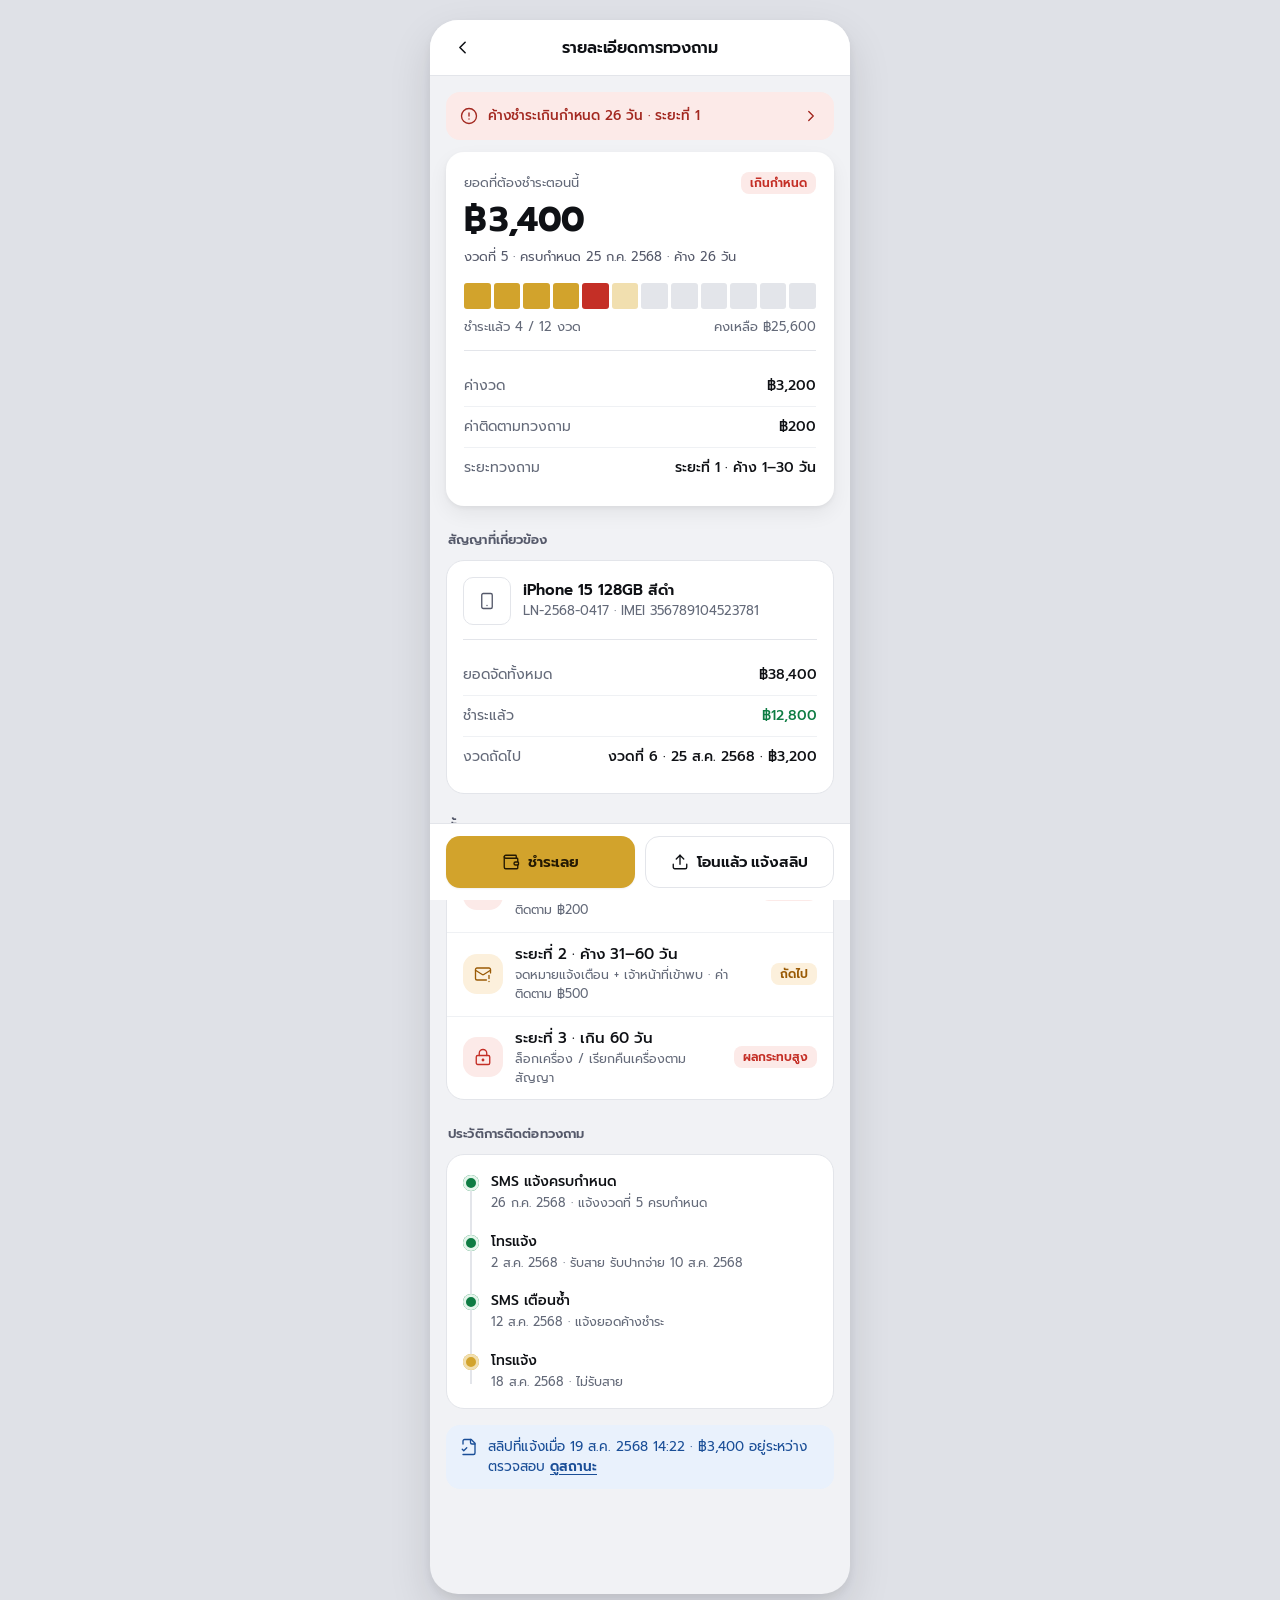
==== collection-detail.html @ 39d5591e "first commit" ====
<!DOCTYPE html>
<html lang="th">
<head>
<meta charset="UTF-8">
<meta name="viewport" content="width=device-width, initial-scale=1.0, viewport-fit=cover">
<title>รายละเอียดการทวงถาม — บ้านมือถือ MBH</title>
<link rel="preconnect" href="https://fonts.googleapis.com">
<link rel="preconnect" href="https://fonts.gstatic.com" crossorigin>
<link href="https://fonts.googleapis.com/css2?family=Prompt:wght@400;500;600;700&display=swap" rel="stylesheet">
<link rel="stylesheet" href="assets/theme.css">
</head>
<body>
<!--
THESIS: แอปหนี้ที่อ่านออกกลางแดดในแวบเดียว — มาตรฐานแอปการเงินไทยที่ทำให้เนี้ยบระดับ KPLUS/Revolut ปฏิเสธการ์ดเงาซ้อนการ์ดและลูกเล่นที่ทำให้ตัวเลขอ่านช้าลง
OWN-WORLD: พื้นเทา #F1F2F5 การ์ดขาวเงาบาง เส้น 1px ทอง #D2A32C เป็น accent เดียวของระบบ แดง/เขียวสงวนไว้สื่อสถานะเท่านั้น Prompt ตัวเลข tabular ปุ่มสูง 52px มุม 14-18px
STORY: ลูกค้าที่ค้างงวดเปิดแอป เห็นยอด ฿3,400 กับวันครบกำหนดก่อนอย่างอื่น เข้าใจว่าค่าติดตาม ฿200 มาจากไหน แล้วกดจ่ายหรือแจ้งสลิปได้ใน 1 แตะ
FIRST VIEWPORT: แถบสถานะค้างชำระหนึ่งบรรทัด แล้วแผงยอดขาวเต็มความกว้าง ยอด ฿3,400 ที่ 34px คือตัวใหญ่ที่สุดในหน้า ใต้ยอดเป็นแถบ 12 ขีดของ 12 งวด ปิดท้ายด้วยปุ่มชำระเงินคู่แจ้งสลิป
FORM: canon (มาตรฐานหมวด ผู้ใช้เลือกเอง) นอกลิสต์ผู้สมัครทั้ง 7 · seed 402bb3ea
FINISH: unreviewed and undocumented is unfinished; this build ends with the finish review, the verdict, DESIGN.md, and every shipping raster carrying its provenance
-->
<div class="app">
<script>window.PAGE = { title: "รายละเอียดการทวงถาม", back: "home.html" };</script>
<script src="assets/layout.js"></script>
<div class="screen">

  <div class="notice">
    <i data-lucide="circle-alert"></i>
    <span class="flex-1">ค้างชำระเกินกำหนด 26 วัน · ระยะที่ 1</span>
    <i data-lucide="chevron-right"></i>
  </div>

  <div class="balance mt-12">
    <div class="row-between">
      <div class="label">ยอดที่ต้องชำระตอนนี้</div>
      <span class="badge badge-danger">เกินกำหนด</span>
    </div>
    <div class="amount-xl"><span class="baht">฿</span>3,400</div>
    <div class="meta">งวดที่ 5 · ครบกำหนด 25 ก.ค. 2568 · ค้าง 26 วัน</div>

    <div class="ticks mt-16" role="img" aria-label="ชำระแล้ว 4 งวด ค้าง 1 งวด งวดถัดไป 1 งวด เหลืออีก 6 งวด จากทั้งหมด 12 งวด">
      <span class="tick paid"></span>
      <span class="tick paid"></span>
      <span class="tick paid"></span>
      <span class="tick paid"></span>
      <span class="tick overdue"></span>
      <span class="tick due"></span>
      <span class="tick"></span>
      <span class="tick"></span>
      <span class="tick"></span>
      <span class="tick"></span>
      <span class="tick"></span>
      <span class="tick"></span>
    </div>
    <div class="row-between sub mt-8">
      <span>ชำระแล้ว 4 / 12 งวด</span>
      <span>คงเหลือ ฿25,600</span>
    </div>

    <div class="divider"></div>

    <div class="kv">
      <span class="k">ค่างวด</span>
      <span class="v">฿3,200</span>
    </div>
    <div class="kv">
      <span class="k">ค่าติดตามทวงถาม</span>
      <span class="v">฿200</span>
    </div>
    <div class="kv">
      <span class="k">ระยะทวงถาม</span>
      <span class="v">ระยะที่ 1 · ค้าง 1–30 วัน</span>
    </div>
  </div>

  <div class="section-title">สัญญาที่เกี่ยวข้อง</div>
  <div class="card">
    <div class="row gap-12">
      <span class="device-thumb"><i data-lucide="smartphone"></i></span>
      <div class="flex-1">
        <div class="h3">iPhone 15 128GB สีดำ</div>
        <div class="sub">LN-2568-0417 · IMEI 356789104523781</div>
      </div>
    </div>


    <div class="divider"></div>
    <div class="kv">
      <span class="k">ยอดจัดทั้งหมด</span>
      <span class="v">฿38,400</span>
    </div>
    <div class="kv">
      <span class="k">ชำระแล้ว</span>
      <span class="v t-success">฿12,800</span>
    </div>
    <div class="kv">
      <span class="k">งวดถัดไป</span>
      <span class="v">งวดที่ 6 · 25 ส.ค. 2568 · ฿3,200</span>
    </div>
  </div>

  <div class="section-title">ขั้นตอนการทวงถาม</div>
  <div class="list">
    <div class="list-item">
      <span class="list-ico r"><i data-lucide="message-square-warning"></i></span>
      <div class="body">
        <div class="title">ระยะที่ 1 · ค้าง 1–30 วัน</div>
        <div class="desc"><span class="strong">กำลังดำเนินการ</span> · SMS + โทรแจ้งเตือน · ค่าติดตาม ฿200</div>
      </div>
      <span class="badge badge-danger">ปัจจุบัน</span>
    </div>
    <div class="list-item">
      <span class="list-ico y"><i data-lucide="mail-warning"></i></span>
      <div class="body">
        <div class="title">ระยะที่ 2 · ค้าง 31–60 วัน</div>
        <div class="desc">จดหมายแจ้งเตือน + เจ้าหน้าที่เข้าพบ · ค่าติดตาม ฿500</div>
      </div>
      <span class="badge badge-warning">ถัดไป</span>
    </div>
    <div class="list-item">
      <span class="list-ico r"><i data-lucide="lock-keyhole"></i></span>
      <div class="body">
        <div class="title">ระยะที่ 3 · เกิน 60 วัน</div>
        <div class="desc">ล็อกเครื่อง / เรียกคืนเครื่องตามสัญญา</div>
      </div>
      <span class="badge badge-danger">ผลกระทบสูง</span>
    </div>
  </div>

  <div class="section-title">ประวัติการติดต่อทวงถาม</div>
  <div class="card">
    <div class="timeline">
      <div class="tl-item done">
        <div class="tl-title">SMS แจ้งครบกำหนด</div>
        <div class="tl-meta">26 ก.ค. 2568 · แจ้งงวดที่ 5 ครบกำหนด</div>
      </div>
      <div class="tl-item done">
        <div class="tl-title">โทรแจ้ง</div>
        <div class="tl-meta">2 ส.ค. 2568 · รับสาย รับปากจ่าย 10 ส.ค. 2568</div>
      </div>
      <div class="tl-item done">
        <div class="tl-title">SMS เตือนซ้ำ</div>
        <div class="tl-meta">12 ส.ค. 2568 · แจ้งยอดค้างชำระ</div>
      </div>
      <div class="tl-item active">
        <div class="tl-title">โทรแจ้ง</div>
        <div class="tl-meta">18 ส.ค. 2568 · ไม่รับสาย</div>
      </div>
    </div>
  </div>

  <div class="alert alert-info mt-16">
    <i data-lucide="file-check-2"></i>
    <div>สลิปที่แจ้งเมื่อ 19 ส.ค. 2568 14:22 · ฿3,400 อยู่ระหว่างตรวจสอบ <a href="slip-status.html">ดูสถานะ</a></div>
  </div>

  <div class="action-bar">
    <a class="btn btn-primary" href="pay-methods.html"><i data-lucide="wallet"></i>ชำระเลย</a>
    <a class="btn btn-outline" href="pay-slip.html"><i data-lucide="upload"></i>โอนแล้ว แจ้งสลิป</a>
  </div>

</div>
</div>
</body>
</html>
---- assets/theme.css ----
/* ==========================================================================
   MBH Customer App — Design System v3 (canon)
   บ้านมือถือ MOBILE HOME (MBH) · static mockup · mobile-first

   ทิศทาง: มาตรฐานแอปการเงินไทย ทำให้เนี้ยบระดับ KPLUS / Revolut / Wise
   ทองเป็น accent เดียวของระบบ · พื้นผิวขาว-เทา · ตัวเลขเป็นพระเอก
   ========================================================================== */

:root {
  /* ---- ground & surface ---- */
  --page: #F1F2F5;
  --surface: #FFFFFF;
  --surface-2: #F7F8FA;
  --surface-3: #EDEFF3;
  --line: #E3E5EA;
  --line-soft: #EFF1F4;

  /* ---- ink (ทุกระดับผ่าน 4.5:1 ทั้งบน --surface และ --page) ---- */
  --ink: #0F1115;
  --ink-2: #55596A;
  --ink-3: #646A79;
  --ink-on-gold: #241903;

  /* ---- accent เดียวของระบบ: ทอง MBH ----
     gold-500 = สีแบรนด์ (ใช้เป็นพื้นปุ่ม/แถบ)
     gold-ink = ทองที่เข้มพอสำหรับตัวอักษรบนพื้นขาว */
  --gold-50:  #FDF8EC;
  --gold-100: #F9EFD6;
  --gold-200: #F1DFAF;
  --gold-400: #E2B63F;
  --gold-500: #D2A32C;
  --gold-600: #B0821A;
  --gold-ink: #7A5A0C;

  /* ---- สถานะ (ใช้เฉพาะสื่อสถานะ ห้ามใช้ตกแต่ง) ---- */
  --success: #0E7C43;
  --success-bg: #E4F5EB;
  --warning: #9A5B06;
  --warning-bg: #FCF0DC;
  --danger: #C42F26;
  --danger-bg: #FCEAE8;
  --info: #1F5FB8;
  --info-bg: #E9F1FC;

  /* ---- form ---- */
  --r-xs: 8px;
  --r-sm: 10px;
  --r-md: 14px;
  --r-lg: 18px;
  --r-pill: 999px;

  --sh-1: 0 1px 2px rgba(15, 17, 21, .06);
  --sh-2: 0 2px 4px rgba(15, 17, 21, .05), 0 8px 20px rgba(15, 17, 21, .06);
  --sh-3: 0 4px 8px rgba(15, 17, 21, .06), 0 18px 44px rgba(15, 17, 21, .12);

  --appbar-h: 56px;
  --tabbar-h: 60px;
  --pad: 16px;

  --ease: cubic-bezier(.2, .8, .25, 1);
}

*, *::before, *::after { margin: 0; padding: 0; box-sizing: border-box; -webkit-tap-highlight-color: transparent; }

html { -webkit-text-size-adjust: 100%; }

body {
  font-family: "Prompt", "Noto Sans Thai", -apple-system, BlinkMacSystemFont, sans-serif;
  font-size: 15px;
  line-height: 1.5;
  color: var(--ink);
  background: #DFE1E7;
  -webkit-font-smoothing: antialiased;
  text-rendering: optimizeLegibility;
  font-variant-numeric: tabular-nums lining-nums;
}

a { color: inherit; text-decoration: none; }
button, input, select, textarea { font: inherit; color: inherit; }
button { background: none; border: none; cursor: pointer; }
img { display: block; max-width: 100%; }

/* ---- browser surfaces: ส่วนที่ไม่ได้วาดเองก็ต้องเป็นของระบบ ---- */
::selection { background: var(--gold-200); color: var(--ink); }
:focus-visible { outline: 2px solid var(--gold-600); outline-offset: 2px; border-radius: var(--r-xs); }
input, textarea, select { caret-color: var(--gold-600); }
input[type="checkbox"], input[type="radio"] { accent-color: var(--gold-500); width: 18px; height: 18px; }
::-webkit-scrollbar { width: 8px; height: 8px; }
::-webkit-scrollbar-track { background: transparent; }
::-webkit-scrollbar-thumb { background: #C9CDD6; border-radius: var(--r-pill); }
::-webkit-scrollbar-thumb:hover { background: #AFB4C0; }
* { scrollbar-width: thin; scrollbar-color: #C9CDD6 transparent; }

@media (prefers-reduced-motion: reduce) {
  *, *::before, *::after { animation: none !important; transition: none !important; }
}

/* ==========================================================================
   Shell
   ========================================================================== */

.app {
  position: relative;
  display: flex;
  flex-direction: column;
  width: 100%;
  max-width: 420px;
  min-height: 100vh;
  min-height: 100dvh;
  margin: 0 auto;
  background: var(--page);
  overflow: clip;
}

@media (min-width: 480px) {
  body { padding: 20px 0; }
  .app { min-height: calc(100dvh - 40px); border-radius: 28px; box-shadow: var(--sh-3); }
}

.appbar {
  position: sticky;
  top: 0;
  z-index: 30;
  display: flex;
  align-items: center;
  justify-content: space-between;
  gap: 4px;
  min-height: calc(var(--appbar-h) + env(safe-area-inset-top));
  padding: env(safe-area-inset-top) 12px 0;
  background: var(--surface);
  border-bottom: 1px solid var(--line);
}
.appbar-title {
  position: absolute;
  left: 52px;
  right: 52px;
  min-width: 0;
  font-size: 16px;
  font-weight: 600;
  letter-spacing: -.01em;
  text-align: center;
  white-space: nowrap;
  overflow: hidden;
  text-overflow: ellipsis;
  pointer-events: none;
}
.icon-btn {
  display: inline-flex;
  align-items: center;
  justify-content: center;
  width: 40px;
  height: 40px;
  flex-shrink: 0;
  color: var(--ink);
  border-radius: var(--r-md);
  transition: background .16s var(--ease);
}
.icon-btn:hover { background: var(--surface-3); }
.icon-btn:active { background: var(--line); }
.icon-btn.has-dot { position: relative; }
.icon-btn.has-dot::after {
  content: "";
  position: absolute;
  top: 9px; right: 10px;
  width: 8px; height: 8px;
  border-radius: var(--r-pill);
  background: var(--danger);
  box-shadow: 0 0 0 2px var(--surface);
}

.screen {
  flex: 1;
  display: flex;
  flex-direction: column;
  padding: 16px var(--pad) max(24px, env(safe-area-inset-bottom));
}
.screen.has-tabbar { padding-bottom: calc(var(--tabbar-h) + 28px); }
.screen.flush { padding-left: 0; padding-right: 0; }

.connect {
  display: flex;
  flex-direction: column;
  min-width: 0;
  gap: 16px;
  margin-top: 16px;
}
.screen > .connect:first-child { margin-top: 0; }
.connect-foot { padding-top: 8px; }

.session {
  display: flex;
  align-items: flex-start;
  gap: 8px;
  margin-top: 16px;
  color: var(--ink-3);
}
.session .sub { flex: 1; min-width: 0; }

.tabbar {
  position: sticky;
  bottom: 0;
  z-index: 30;
  display: flex;
  height: var(--tabbar-h);
  background: var(--surface);
  border-top: 1px solid var(--line);
  padding-bottom: env(safe-area-inset-bottom);
}
.tab-item {
  flex: 1;
  display: flex;
  flex-direction: column;
  align-items: center;
  justify-content: center;
  gap: 4px;
  font-size: 11px;
  font-weight: 500;
  color: var(--ink-3);
  transition: color .16s var(--ease);
}
.tab-item svg.lucide { width: 22px; height: 22px; stroke-width: 1.8; }
.tab-item.active { color: var(--gold-ink); font-weight: 600; }
.tab-item.active svg.lucide { stroke-width: 2.2; }

/* ==========================================================================
   Icons
   ========================================================================== */

svg.lucide { width: 18px; height: 18px; stroke-width: 1.8; flex-shrink: 0; vertical-align: -3.5px; }
.btn svg.lucide { width: 18px; height: 18px; vertical-align: -3px; }
.btn-sm svg.lucide, .badge svg.lucide, .chip svg.lucide { width: 14px; height: 14px; vertical-align: -2.5px; }
.icon-btn svg.lucide { width: 21px; height: 21px; vertical-align: 0; }
.empty svg.lucide { width: 32px; height: 32px; stroke-width: 1.5; }

/* ==========================================================================
   Type
   ========================================================================== */

.h1 { font-size: 21px; font-weight: 700; letter-spacing: -.02em; line-height: 1.3; }
.h2 { font-size: 17px; font-weight: 600; letter-spacing: -.01em; line-height: 1.35; }
.h3 { font-size: 15px; font-weight: 600; line-height: 1.4; }
.sub { font-size: 13px; line-height: 1.5; color: var(--ink-3); }
.muted { color: var(--ink-3); }
.strong { font-weight: 600; }

.amount-xl { font-size: 34px; font-weight: 700; letter-spacing: -.01em; line-height: 1.15; }
/* Prompt Bold ให้ sidebearing ฝั่งขวาของ ฿ แคบจนชนเลขตัวแรก — ถ่างที่ตัวสัญลักษณ์ ไม่ใช่ที่ tracking ทั้งบรรทัด */
.baht { margin-right: .06em; }
.amount-lg { font-size: 22px; font-weight: 700; letter-spacing: -.01em; }
.amount-md { font-size: 17px; font-weight: 600; letter-spacing: -.01em; }
.amount-sm { font-size: 15px; font-weight: 600; }

.section-title {
  display: flex;
  align-items: baseline;
  justify-content: space-between;
  gap: 12px;
  margin: 24px 2px 10px;
  font-size: 13px;
  font-weight: 600;
  letter-spacing: .01em;
  color: var(--ink-2);
}
.screen > .section-title:first-child { margin-top: 4px; }
.section-title a { font-size: 13px; font-weight: 500; color: var(--gold-ink); }
.section-title a:active { opacity: .6; }

/* ==========================================================================
   Card & panel
   ========================================================================== */

.card {
  background: var(--surface);
  border: 1px solid var(--line);
  border-radius: var(--r-lg);
  padding: 16px;
}
.card + .card { margin-top: 12px; }
.card-flush { padding: 0; overflow: hidden; }
.card-head {
  display: flex;
  align-items: center;
  justify-content: space-between;
  gap: 12px;
  margin-bottom: 12px;
}
.card-title { font-size: 15px; font-weight: 600; }

/* แผงยอดหลักของหน้า — หน้าละหนึ่งอันเท่านั้น */
.balance {
  background: var(--surface);
  border-radius: var(--r-lg);
  padding: 20px 18px 18px;
  box-shadow: var(--sh-2);
}
.balance .label { font-size: 13px; color: var(--ink-3); }
.balance .amount-xl { margin-top: 6px; animation: rise .5s var(--ease) both; }
.balance .meta { margin-top: 8px; font-size: 13px; color: var(--ink-2); }

@keyframes rise {
  from { opacity: 0; transform: translateY(6px); }
  to { opacity: 1; transform: none; }
}

/* ==========================================================================
   Buttons
   ========================================================================== */

.btn {
  display: inline-flex;
  align-items: center;
  justify-content: center;
  gap: 8px;
  height: 52px;
  padding: 0 20px;
  border: 1px solid transparent;
  border-radius: var(--r-md);
  font-size: 15px;
  font-weight: 600;
  letter-spacing: -.01em;
  transition: transform .12s var(--ease), background .16s var(--ease), border-color .16s var(--ease);
}
.btn:active { transform: scale(.985); }
.btn-primary { background: var(--gold-500); color: var(--ink-on-gold); box-shadow: var(--sh-1); }
.btn-primary:hover { background: var(--gold-400); }
.btn-outline { background: var(--surface); border-color: var(--line); color: var(--ink); }
.btn-outline:hover { background: var(--surface-2); }
.btn-ghost { background: transparent; color: var(--ink-2); }
.btn-ghost:hover { background: var(--surface-3); }
.btn-dark { background: var(--ink); color: #fff; }
.btn-danger { background: var(--danger); color: #fff; }
.btn-block { display: flex; width: 100%; }
.btn-sm { height: 38px; padding: 0 14px; font-size: 13px; border-radius: var(--r-sm); }
.btn-lg { height: 56px; font-size: 16px; }
.btn[disabled], .btn.is-disabled { opacity: .4; pointer-events: none; }
.btn.is-loading { position: relative; pointer-events: none; color: transparent; }
.btn.is-loading::after {
  content: "";
  position: absolute;
  width: 18px; height: 18px;
  border: 2px solid var(--ink-on-gold);
  border-top-color: transparent;
  border-radius: var(--r-pill);
  animation: spin .7s linear infinite;
}
@keyframes spin { to { transform: rotate(360deg); } }

/* แถบปุ่มติดล่างจอ */
.action-bar {
  position: sticky;
  bottom: 0;
  z-index: 25;
  display: flex;
  gap: 10px;
  margin: 20px calc(var(--pad) * -1) calc(var(--pad) * -1);
  padding: 12px var(--pad) calc(12px + env(safe-area-inset-bottom));
  background: var(--surface);
  border-top: 1px solid var(--line);
}
.action-bar .btn { flex: 1; }
.action-bar .btn-icon { flex: 0 0 52px; padding: 0; }

/* ==========================================================================
   Badge / chip / tabs
   ========================================================================== */

.badge {
  display: inline-flex;
  align-items: center;
  gap: 5px;
  height: 22px;
  padding: 0 9px;
  border-radius: var(--r-xs);
  font-size: 12px;
  font-weight: 600;
  background: var(--surface-3);
  color: var(--ink-2);
  white-space: nowrap;
}
.badge-success { background: var(--success-bg); color: var(--success); }
.badge-warning { background: var(--warning-bg); color: var(--warning); }
.badge-danger  { background: var(--danger-bg);  color: var(--danger); }
.badge-info    { background: var(--info-bg);    color: var(--info); }
.badge-gold    { background: var(--gold-100);   color: var(--gold-ink); }

.chip-row {
  display: flex;
  gap: 8px;
  margin: 0 calc(var(--pad) * -1);
  padding: 2px var(--pad) 6px;
  overflow-x: auto;
  scrollbar-width: none;
}
.chip-row::-webkit-scrollbar { display: none; }
.chip {
  flex-shrink: 0;
  display: inline-flex;
  align-items: center;
  gap: 6px;
  height: 36px;
  padding: 0 14px;
  border: 1px solid var(--line);
  border-radius: var(--r-pill);
  background: var(--surface);
  font-size: 13px;
  font-weight: 500;
  color: var(--ink-2);
  transition: background .16s var(--ease), color .16s var(--ease), border-color .16s var(--ease);
}
.chip.active { background: var(--ink); border-color: var(--ink); color: #fff; }

.tabs {
  display: flex;
  gap: 4px;
  padding: 4px;
  background: var(--surface-3);
  border-radius: var(--r-md);
}
.tabs .tab {
  flex: 1;
  min-width: 0;
  height: 40px;
  display: inline-flex;
  align-items: center;
  justify-content: center;
  gap: 4px;
  border-radius: var(--r-sm);
  font-size: 13px;
  font-weight: 500;
  color: var(--ink-2);
  line-height: 1.2;
  text-align: center;
  transition: background .16s var(--ease), color .16s var(--ease);
}
.tabs .tab.active { background: var(--surface); color: var(--ink); font-weight: 600; box-shadow: var(--sh-1); }
.tabs .tab .count { font-size: 12px; font-weight: 500; color: var(--ink-3); }
.tabs .tab.active .count { color: var(--gold-ink); }

/* ==========================================================================
   List
   ========================================================================== */

.list {
  background: var(--surface);
  border: 1px solid var(--line);
  border-radius: var(--r-lg);
  overflow: hidden;
}
.list-item {
  display: flex;
  align-items: center;
  gap: 12px;
  min-height: 62px;
  padding: 12px 16px;
  transition: background .16s var(--ease);
}
.list-item + .list-item { box-shadow: inset 0 1px 0 var(--line-soft); }
.list-item:hover { background: var(--surface-2); }
.list-item:active { background: var(--surface-3); }
.list-item .body { flex: 1; min-width: 0; }
.list-item .title { font-size: 15px; font-weight: 500; line-height: 1.35; }
/* ภาษาไทยไม่มีช่องว่างระหว่างคำ เบราว์เซอร์ตัดบรรทัดเองได้ทุกที่ — ยอมได้ 2 บรรทัด
   ใช้ line-clamp แทน ellipsis บรรทัดเดียว เพื่อไม่ให้ข้อความหายเงียบเมื่อ copy ยาวขึ้น */
.list-item .desc {
  margin-top: 2px;
  font-size: 12.5px;
  color: var(--ink-3);
  display: -webkit-box;
  -webkit-box-orient: vertical;
  -webkit-line-clamp: 2;
  overflow: hidden;
}
.list-item .trail { flex-shrink: 0; text-align: right; }
.list-item .trail .desc { margin-top: 3px; }
.chev { color: #B3B8C4; }

.list-ico {
  display: inline-flex;
  align-items: center;
  justify-content: center;
  width: 40px;
  height: 40px;
  flex-shrink: 0;
  border-radius: var(--r-md);
  background: var(--gold-50);
  color: var(--gold-ink);
}
.list-ico.g { background: var(--success-bg); color: var(--success); }
.list-ico.r { background: var(--danger-bg);  color: var(--danger); }
.list-ico.b { background: var(--info-bg);    color: var(--info); }
.list-ico.y { background: var(--warning-bg); color: var(--warning); }
.list-ico.n { background: var(--surface-3);  color: var(--ink-2); }

/* แถวรายการงวด: ตัวเลขต้องเรียงตรงคอลัมน์ */
.due-row {
  display: flex;
  align-items: center;
  gap: 12px;
  padding: 14px 16px;
  min-height: 76px;
  transition: background .16s var(--ease);
}
.due-row + .due-row { box-shadow: inset 0 1px 0 var(--line-soft); }
.due-row:hover { background: var(--surface-2); }
.due-row:active { background: var(--surface-3); }
.due-row .trail {
  margin-left: auto;
  flex: 0 0 auto;
  min-width: 5.5em;
  text-align: right;
}
.due-row .chev { align-self: center; }

/* key-value */
.kv {
  display: flex;
  align-items: baseline;
  justify-content: space-between;
  gap: 16px;
  padding: 10px 0;
  font-size: 14px;
}
.kv + .kv { box-shadow: inset 0 1px 0 var(--line-soft); }
.kv .k { flex-shrink: 0; color: var(--ink-3); }
.kv .v { font-weight: 500; text-align: right; }
.kv.total { margin-top: 2px; padding-top: 14px; border-top: 1px solid var(--line); box-shadow: none; }
.kv.total .k { font-size: 15px; font-weight: 600; color: var(--ink); }
.kv.total .v { font-size: 20px; font-weight: 700; letter-spacing: -.02em; }

.divider { height: 1px; margin: 14px 0; background: var(--line); border: 0; }
.divider-dashed { height: 0; margin: 14px 0; border: 0; border-top: 1px dashed var(--line); }

/* ==========================================================================
   Data display
   ========================================================================== */

.stats { display: grid; grid-template-columns: repeat(2, 1fr); gap: 10px; }
.stats-3 { grid-template-columns: repeat(3, 1fr); }
.stat {
  padding: 13px 14px;
  background: var(--surface);
  border-radius: var(--r-md);
  box-shadow: var(--sh-1);
}
.stat .label { font-size: 12px; color: var(--ink-3); }
.stat .value { margin-top: 4px; font-size: 17px; font-weight: 700; letter-spacing: -.02em; }

/* แถบ 12 งวด — หนึ่งขีดคือหนึ่งงวด ทุกขีดมีความหมาย */
.ticks { display: flex; gap: 3px; height: 26px; }
.ticks .tick { flex: 1; border-radius: 3px; background: var(--line); }
.ticks .tick.paid { background: var(--gold-500); }
.ticks .tick.overdue { background: var(--danger); }
.ticks .tick.due { background: var(--gold-200); }

.progress { height: 8px; border-radius: var(--r-pill); background: var(--line); overflow: hidden; }
.progress-bar { height: 100%; border-radius: var(--r-pill); background: var(--gold-500); }

.timeline { position: relative; padding-left: 28px; }
.timeline::before {
  content: "";
  position: absolute;
  left: 7px; top: 8px; bottom: 8px;
  width: 2px;
  background: var(--line);
}
.tl-item { position: relative; padding-bottom: 18px; }
.tl-item:last-child { padding-bottom: 0; }
.tl-item::before {
  content: "";
  position: absolute;
  left: -28px; top: 4px;
  width: 16px; height: 16px;
  border-radius: var(--r-pill);
  background: var(--surface);
  box-shadow: inset 0 0 0 3px var(--line);
}
.tl-item.done::before { background: var(--success); box-shadow: inset 0 0 0 3px var(--success-bg); }
.tl-item.active::before { background: var(--gold-500); box-shadow: inset 0 0 0 3px var(--gold-200); }
.tl-item .tl-title { font-size: 14px; font-weight: 500; }
.tl-item .tl-meta { margin-top: 2px; font-size: 12.5px; color: var(--ink-3); }

/* ==========================================================================
   Form
   ========================================================================== */

.field { margin-bottom: 16px; }
.field > label { display: block; margin-bottom: 6px; font-size: 13px; font-weight: 500; color: var(--ink-2); }
.req { color: var(--danger); }

.input, .select, .textarea {
  width: 100%;
  height: 52px;
  padding: 0 14px;
  background: var(--surface);
  border: 1px solid var(--line);
  border-radius: var(--r-md);
  font-size: 15px;
  transition: border-color .16s var(--ease), box-shadow .16s var(--ease);
}
.textarea { height: auto; min-height: 104px; padding: 13px 14px; line-height: 1.5; resize: vertical; }
.input:hover, .select:hover, .textarea:hover { border-color: #CFD3DC; }
.input:focus, .select:focus, .textarea:focus {
  outline: none;
  border-color: var(--gold-500);
  box-shadow: 0 0 0 3px var(--gold-100);
}
.input::placeholder, .textarea::placeholder { color: #9DA3B0; }
.input.is-error, .textarea.is-error { border-color: var(--danger); }
.field .error { margin-top: 6px; font-size: 12.5px; color: var(--danger); }
.hint { margin-top: 6px; font-size: 12.5px; color: var(--ink-3); }

.select {
  appearance: none;
  padding-right: 40px;
  background-image: url("data:image/svg+xml,%3Csvg xmlns='http://www.w3.org/2000/svg' width='16' height='16' fill='none' stroke='%23767C8C' stroke-width='2' stroke-linecap='round' stroke-linejoin='round'%3E%3Cpath d='m4 6 4 4 4-4'/%3E%3C/svg%3E");
  background-repeat: no-repeat;
  background-position: right 14px center;
}

.input-group { position: relative; }
.input-group .ico { position: absolute; left: 14px; top: 50%; transform: translateY(-50%); color: var(--ink-3); pointer-events: none; }
.input-group .input { padding-left: 44px; }

.search { position: relative; }
.search .ico { position: absolute; left: 14px; top: 50%; transform: translateY(-50%); color: var(--ink-3); pointer-events: none; }
.search input {
  width: 100%;
  height: 44px;
  padding: 0 14px 0 42px;
  background: var(--surface);
  border: 1px solid var(--line);
  border-radius: var(--r-pill);
  font-size: 14px;
}

/* ตัวเลือกแบบแถว (ช่องทางชำระ ฯลฯ) */
.choice {
  display: flex;
  align-items: center;
  gap: 12px;
  width: 100%;
  padding: 14px 16px;
  text-align: left;
  background: var(--surface);
  border: 1px solid var(--line);
  border-radius: var(--r-md);
  transition: border-color .16s var(--ease), background .16s var(--ease), box-shadow .16s var(--ease);
}
.choice + .choice { margin-top: 10px; }
.choice:hover { background: var(--surface-2); }
.choice.selected { border-color: var(--gold-500); box-shadow: 0 0 0 1px var(--gold-500); }
.choice .body { flex: 1; min-width: 0; }
.choice .title { font-size: 15px; font-weight: 500; }
.choice .desc { margin-top: 2px; font-size: 12.5px; color: var(--ink-3); }
.radio-dot {
  width: 22px; height: 22px;
  flex-shrink: 0;
  border: 2px solid #C6CAD4;
  border-radius: var(--r-pill);
  transition: border-color .16s var(--ease), box-shadow .16s var(--ease);
}
.choice.selected .radio-dot {
  border-color: var(--gold-500);
  box-shadow: inset 0 0 0 3px var(--surface), inset 0 0 0 11px var(--gold-500);
}

.switch {
  position: relative;
  width: 46px; height: 28px;
  flex-shrink: 0;
  border-radius: var(--r-pill);
  background: #C6CAD4;
  transition: background .18s var(--ease);
}
.switch::after {
  content: "";
  position: absolute;
  top: 3px; left: 3px;
  width: 22px; height: 22px;
  border-radius: var(--r-pill);
  background: #fff;
  box-shadow: var(--sh-1);
  transition: transform .18s var(--ease);
}
.switch.on { background: var(--gold-500); }
.switch.on::after { transform: translateX(18px); }

.upload-box {
  display: flex;
  flex-direction: column;
  align-items: center;
  justify-content: center;
  gap: 8px;
  width: 100%;
  padding: 26px 20px;
  text-align: center;
  background: var(--surface);
  border: 1.5px dashed #CFD3DC;
  border-radius: var(--r-md);
  color: var(--ink-3);
  font-size: 13px;
  transition: border-color .16s var(--ease), background .16s var(--ease);
}
.upload-box:hover { border-color: var(--gold-500); background: var(--gold-50); }

.otp { display: flex; gap: 10px; justify-content: center; }
.otp input {
  width: 48px; height: 58px;
  text-align: center;
  font-size: 22px;
  font-weight: 600;
  background: var(--surface);
  border: 1px solid var(--line);
  border-radius: var(--r-md);
}

/* ==========================================================================
   Feedback
   ========================================================================== */

.alert {
  display: flex;
  align-items: flex-start;
  gap: 10px;
  padding: 12px 14px;
  border-radius: var(--r-md);
  font-size: 13.5px;
  line-height: 1.5;
  background: var(--surface-3);
  color: var(--ink-2);
}
.alert svg.lucide { margin-top: 1px; }
.alert a { font-weight: 600; text-decoration: underline; text-underline-offset: 3px; }
.alert-success { background: var(--success-bg); color: #0B6738; }
.alert-warning { background: var(--warning-bg); color: var(--warning); }
.alert-danger  { background: var(--danger-bg);  color: #A32820; }
.alert-info    { background: var(--info-bg);    color: #1A4E97; }

/* แถบสถานะค้างชำระ — ข้อความนำ สีตาม */
.notice {
  display: flex;
  align-items: center;
  gap: 10px;
  width: 100%;
  min-height: 48px;
  padding: 12px 14px;
  border-radius: var(--r-md);
  background: var(--danger-bg);
  color: #A32820;
  font-size: 13.5px;
  font-weight: 500;
  text-align: left;
}
.notice .flex-1 { line-height: 1.45; }
/* สถานะ "กำลังดำเนินการ" ไม่ใช่สถานะเตือนภัย — ใช้ระดับเดียวกับป้าย badge-warning */
.notice.pending { background: var(--warning-bg); color: var(--warning); }

.empty {
  display: flex;
  flex-direction: column;
  align-items: center;
  gap: 10px;
  padding: 48px 24px;
  text-align: center;
  color: var(--ink-3);
  font-size: 13.5px;
}

.skeleton {
  height: 14px;
  border-radius: var(--r-xs);
  background: linear-gradient(90deg, var(--surface-3) 25%, #E6E8ED 37%, var(--surface-3) 63%);
  background-size: 400% 100%;
  animation: shimmer 1.4s ease infinite;
}
@keyframes shimmer { from { background-position: 100% 0; } to { background-position: 0 0; } }

/* ==========================================================================
   Misc parts
   ========================================================================== */

.avatar {
  display: inline-flex;
  align-items: center;
  justify-content: center;
  width: 44px; height: 44px;
  flex-shrink: 0;
  border-radius: var(--r-pill);
  background: var(--gold-100);
  color: var(--gold-ink);
  font-size: 15px;
  font-weight: 600;
  overflow: hidden;
}
.avatar-lg { width: 64px; height: 64px; font-size: 21px; }

.qr-box {
  display: flex;
  align-items: center;
  justify-content: center;
  width: 216px; height: 216px;
  margin: 0 auto;
  background: var(--surface);
  border: 1px solid var(--line);
  border-radius: var(--r-md);
}

.device-thumb {
  display: inline-flex;
  align-items: center;
  justify-content: center;
  width: 48px; height: 48px;
  flex-shrink: 0;
  border-radius: var(--r-sm);
  background: var(--surface);
  border: 1px solid var(--line);
  color: var(--ink-2);
  overflow: hidden;
}
.device-thumb img {
  width: 100%;
  height: 100%;
  object-fit: cover;
}

.slip-preview {
  position: relative;
  display: flex;
  flex-direction: column;
  align-items: center;
  justify-content: center;
  gap: 8px;
  height: 200px;
  background: var(--surface-2);
  border: 1px solid var(--line);
  border-radius: var(--r-md);
  color: var(--ink-3);
  font-size: 13px;
  overflow: hidden;
}
.slip-preview .remove {
  position: absolute;
  top: 10px; right: 10px;
  display: inline-flex;
  align-items: center;
  justify-content: center;
  width: 30px; height: 30px;
  border-radius: var(--r-pill);
  background: rgba(15, 17, 21, .62);
  color: #fff;
}

.file-item {
  display: flex;
  align-items: center;
  gap: 12px;
  padding: 12px 14px;
  background: var(--surface);
  border: 1px solid var(--line);
  border-radius: var(--r-md);
}
.file-item .name { flex: 1; min-width: 0; font-size: 13.5px; overflow: hidden; text-overflow: ellipsis; white-space: nowrap; }

.chat-thread { display: flex; flex-direction: column; gap: 10px; }
.bubble { max-width: 78%; padding: 10px 14px; border-radius: var(--r-lg); font-size: 14px; line-height: 1.5; }
.bubble .time { display: block; margin-top: 4px; font-size: 11px; opacity: .65; }
.bubble.them { align-self: flex-start; background: var(--surface); border-bottom-left-radius: 6px; box-shadow: var(--sh-1); }
.bubble.me { align-self: flex-end; background: var(--gold-500); color: var(--ink-on-gold); border-bottom-right-radius: 6px; }

/* ==========================================================================
   Utilities
   ========================================================================== */

.grid-2 { display: grid; grid-template-columns: repeat(2, 1fr); gap: 10px; }
.row { display: flex; align-items: center; gap: 10px; }
.row-between { display: flex; align-items: center; justify-content: space-between; gap: 12px; }
.col { display: flex; flex-direction: column; }
.gap-4 { gap: 4px; } .gap-8 { gap: 8px; } .gap-12 { gap: 12px; }
.mt-4 { margin-top: 4px; } .mt-8 { margin-top: 8px; } .mt-12 { margin-top: 12px; } .mt-16 { margin-top: 16px; } .mt-24 { margin-top: 24px; }
.mb-8 { margin-bottom: 8px; } .mb-12 { margin-bottom: 12px; } .mb-16 { margin-bottom: 16px; } .mb-24 { margin-bottom: 24px; }
.text-center { text-align: center; }
.text-right { text-align: right; }
.flex-1 { flex: 1; min-width: 0; }
.t-success { color: var(--success); }
.t-danger { color: var(--danger); }
.t-warning { color: var(--warning); }
.t-gold { color: var(--gold-ink); }

a.card { transition: background .16s var(--ease); }
a.card:hover { background: var(--surface-2); }
a.card:active { background: var(--surface-3); }

@media (max-width: 359px) {
  .due-row { flex-wrap: wrap; }
  .due-row .trail { width: 100%; margin-left: 0; text-align: left; min-width: 0; }
  .due-row .chev { display: none; }
  .tabs .tab { font-size: 12.5px; padding: 0 6px; }
}
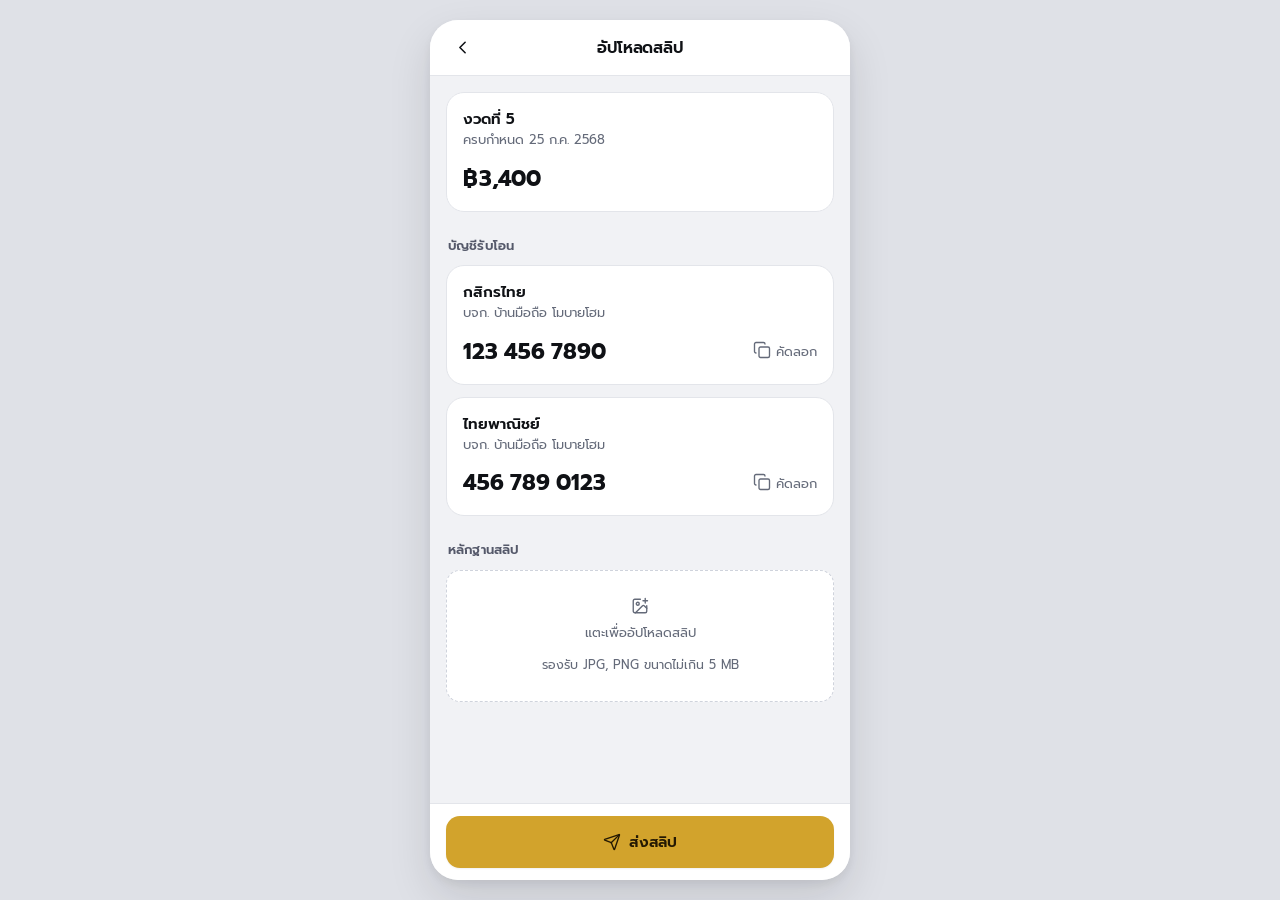
==== commit cf432ca8: "Turn the customer mock into a login-to-slip flow. Customers enter on identity login, tap an installm" ====
--- a/collection-detail.html
+++ b/collection-detail.html
@@ -3,7 +3,7 @@
 <head>
 <meta charset="UTF-8">
 <meta name="viewport" content="width=device-width, initial-scale=1.0, viewport-fit=cover">
-<title>รายละเอียดการทวงถาม — บ้านมือถือ MBH</title>
+<title>อัปโหลดสลิป — บ้านมือถือ MBH</title>
 <link rel="preconnect" href="https://fonts.googleapis.com">
 <link rel="preconnect" href="https://fonts.gstatic.com" crossorigin>
 <link href="https://fonts.googleapis.com/css2?family=Prompt:wght@400;500;600;700&display=swap" rel="stylesheet">
@@ -19,146 +19,82 @@
 FINISH: unreviewed and undocumented is unfinished; this build ends with the finish review, the verdict, DESIGN.md, and every shipping raster carrying its provenance
 -->
 <div class="app">
-<script>window.PAGE = { title: "รายละเอียดการทวงถาม", back: "home.html" };</script>
+<script>window.PAGE = { title: "อัปโหลดสลิป", back: "home.html" };</script>
 <script src="assets/layout.js"></script>
 <div class="screen">
 
-  <div class="notice">
-    <i data-lucide="circle-alert"></i>
-    <span class="flex-1">ค้างชำระเกินกำหนด 26 วัน · ระยะที่ 1</span>
-    <i data-lucide="chevron-right"></i>
+  <div class="card">
+    <div class="h3">งวดที่ 5</div>
+    <div class="sub">ครบกำหนด 25 ก.ค. 2568</div>
+    <div class="amount-lg mt-12"><span class="baht">฿</span>3,400</div>
   </div>
 
-  <div class="balance mt-12">
-    <div class="row-between">
-      <div class="label">ยอดที่ต้องชำระตอนนี้</div>
-      <span class="badge badge-danger">เกินกำหนด</span>
+  <div class="section-title">บัญชีรับโอน</div>
+  <button type="button" class="card" data-copy="123 456 7890" aria-label="คัดลอกบัญชีกสิกรไทย 123 456 7890">
+    <div class="h3">กสิกรไทย</div>
+    <div class="sub">บจก. บ้านมือถือ โมบายโฮม</div>
+    <div class="row-between mt-12">
+      <div class="amount-lg">123 456 7890</div>
+      <span class="copy-status sub"><i data-lucide="copy"></i> คัดลอก</span>
     </div>
-    <div class="amount-xl"><span class="baht">฿</span>3,400</div>
-    <div class="meta">งวดที่ 5 · ครบกำหนด 25 ก.ค. 2568 · ค้าง 26 วัน</div>
+  </button>
+  <button type="button" class="card" data-copy="456 789 0123" aria-label="คัดลอกบัญชีไทยพาณิชย์ 456 789 0123">
+    <div class="h3">ไทยพาณิชย์</div>
+    <div class="sub">บจก. บ้านมือถือ โมบายโฮม</div>
+    <div class="row-between mt-12">
+      <div class="amount-lg">456 789 0123</div>
+      <span class="copy-status sub"><i data-lucide="copy"></i> คัดลอก</span>
+    </div>
+  </button>
 
-    <div class="ticks mt-16" role="img" aria-label="ชำระแล้ว 4 งวด ค้าง 1 งวด งวดถัดไป 1 งวด เหลืออีก 6 งวด จากทั้งหมด 12 งวด">
-      <span class="tick paid"></span>
-      <span class="tick paid"></span>
-      <span class="tick paid"></span>
-      <span class="tick paid"></span>
-      <span class="tick overdue"></span>
-      <span class="tick due"></span>
-      <span class="tick"></span>
-      <span class="tick"></span>
-      <span class="tick"></span>
-      <span class="tick"></span>
-      <span class="tick"></span>
-      <span class="tick"></span>
-    </div>
-    <div class="row-between sub mt-8">
-      <span>ชำระแล้ว 4 / 12 งวด</span>
-      <span>คงเหลือ ฿25,600</span>
-    </div>
+  <div class="section-title">หลักฐานสลิป</div>
 
-    <div class="divider"></div>
-
-    <div class="kv">
-      <span class="k">ค่างวด</span>
-      <span class="v">฿3,200</span>
-    </div>
-    <div class="kv">
-      <span class="k">ค่าติดตามทวงถาม</span>
-      <span class="v">฿200</span>
-    </div>
-    <div class="kv">
-      <span class="k">ระยะทวงถาม</span>
-      <span class="v">ระยะที่ 1 · ค้าง 1–30 วัน</span>
-    </div>
-  </div>
-
-  <div class="section-title">สัญญาที่เกี่ยวข้อง</div>
-  <div class="card">
-    <div class="row gap-12">
-      <span class="device-thumb"><i data-lucide="smartphone"></i></span>
-      <div class="flex-1">
-        <div class="h3">iPhone 15 128GB สีดำ</div>
-        <div class="sub">LN-2568-0417 · IMEI 356789104523781</div>
-      </div>
-    </div>
-
-
-    <div class="divider"></div>
-    <div class="kv">
-      <span class="k">ยอดจัดทั้งหมด</span>
-      <span class="v">฿38,400</span>
-    </div>
-    <div class="kv">
-      <span class="k">ชำระแล้ว</span>
-      <span class="v t-success">฿12,800</span>
-    </div>
-    <div class="kv">
-      <span class="k">งวดถัดไป</span>
-      <span class="v">งวดที่ 6 · 25 ส.ค. 2568 · ฿3,200</span>
-    </div>
-  </div>
-
-  <div class="section-title">ขั้นตอนการทวงถาม</div>
-  <div class="list">
-    <div class="list-item">
-      <span class="list-ico r"><i data-lucide="message-square-warning"></i></span>
-      <div class="body">
-        <div class="title">ระยะที่ 1 · ค้าง 1–30 วัน</div>
-        <div class="desc"><span class="strong">กำลังดำเนินการ</span> · SMS + โทรแจ้งเตือน · ค่าติดตาม ฿200</div>
-      </div>
-      <span class="badge badge-danger">ปัจจุบัน</span>
-    </div>
-    <div class="list-item">
-      <span class="list-ico y"><i data-lucide="mail-warning"></i></span>
-      <div class="body">
-        <div class="title">ระยะที่ 2 · ค้าง 31–60 วัน</div>
-        <div class="desc">จดหมายแจ้งเตือน + เจ้าหน้าที่เข้าพบ · ค่าติดตาม ฿500</div>
-      </div>
-      <span class="badge badge-warning">ถัดไป</span>
-    </div>
-    <div class="list-item">
-      <span class="list-ico r"><i data-lucide="lock-keyhole"></i></span>
-      <div class="body">
-        <div class="title">ระยะที่ 3 · เกิน 60 วัน</div>
-        <div class="desc">ล็อกเครื่อง / เรียกคืนเครื่องตามสัญญา</div>
-      </div>
-      <span class="badge badge-danger">ผลกระทบสูง</span>
-    </div>
-  </div>
-
-  <div class="section-title">ประวัติการติดต่อทวงถาม</div>
-  <div class="card">
-    <div class="timeline">
-      <div class="tl-item done">
-        <div class="tl-title">SMS แจ้งครบกำหนด</div>
-        <div class="tl-meta">26 ก.ค. 2568 · แจ้งงวดที่ 5 ครบกำหนด</div>
-      </div>
-      <div class="tl-item done">
-        <div class="tl-title">โทรแจ้ง</div>
-        <div class="tl-meta">2 ส.ค. 2568 · รับสาย รับปากจ่าย 10 ส.ค. 2568</div>
-      </div>
-      <div class="tl-item done">
-        <div class="tl-title">SMS เตือนซ้ำ</div>
-        <div class="tl-meta">12 ส.ค. 2568 · แจ้งยอดค้างชำระ</div>
-      </div>
-      <div class="tl-item active">
-        <div class="tl-title">โทรแจ้ง</div>
-        <div class="tl-meta">18 ส.ค. 2568 · ไม่รับสาย</div>
-      </div>
-    </div>
-  </div>
-
-  <div class="alert alert-info mt-16">
-    <i data-lucide="file-check-2"></i>
-    <div>สลิปที่แจ้งเมื่อ 19 ส.ค. 2568 14:22 · ฿3,400 อยู่ระหว่างตรวจสอบ <a href="slip-status.html">ดูสถานะ</a></div>
-  </div>
-
-  <div class="action-bar">
-    <a class="btn btn-primary" href="pay-methods.html"><i data-lucide="wallet"></i>ชำระเลย</a>
-    <a class="btn btn-outline" href="pay-slip.html"><i data-lucide="upload"></i>โอนแล้ว แจ้งสลิป</a>
+  <div class="upload-box">
+    <i data-lucide="image-plus"></i>
+    <div>แตะเพื่ออัปโหลดสลิป</div>
+    <div class="hint">รองรับ JPG, PNG ขนาดไม่เกิน 5 MB</div>
   </div>
 
 </div>
+<div class="action-bar">
+  <a class="btn btn-primary" href="slip-status.html">
+    <i data-lucide="send"></i> ส่งสลิป
+  </a>
 </div>
+</div>
+<script>
+function copyText(text) {
+  if (navigator.clipboard && window.isSecureContext) {
+    return navigator.clipboard.writeText(text).catch(function () { return copyFallback(text); });
+  }
+  return copyFallback(text);
+}
+function copyFallback(text) {
+  var ta = document.createElement("textarea");
+  ta.value = text;
+  ta.setAttribute("readonly", "");
+  ta.style.cssText = "position:fixed;left:-9999px";
+  document.body.appendChild(ta);
+  ta.select();
+  var ok = document.execCommand("copy");
+  ta.remove();
+  return ok ? Promise.resolve() : Promise.reject();
+}
+document.querySelectorAll("[data-copy]").forEach(function (el) {
+  el.addEventListener("click", function () {
+    copyText(el.getAttribute("data-copy")).then(function () {
+      el.classList.add("is-copied");
+      var status = el.querySelector(".copy-status");
+      status.innerHTML = '<i data-lucide="check"></i> คัดลอกแล้ว';
+      if (window.lucide) lucide.createIcons();
+      setTimeout(function () {
+        el.classList.remove("is-copied");
+        status.innerHTML = '<i data-lucide="copy"></i> คัดลอก';
+        if (window.lucide) lucide.createIcons();
+      }, 1600);
+    });
+  });
+});
+</script>
 </body>
 </html>
--- a/assets/theme.css
+++ b/assets/theme.css
@@ -352,13 +352,14 @@
   z-index: 25;
   display: flex;
   gap: 10px;
-  margin: 20px calc(var(--pad) * -1) calc(var(--pad) * -1);
+  margin: auto calc(var(--pad) * -1) calc(var(--pad) * -1);
   padding: 12px var(--pad) calc(12px + env(safe-area-inset-bottom));
   background: var(--surface);
   border-top: 1px solid var(--line);
 }
 .action-bar .btn { flex: 1; }
 .action-bar .btn-icon { flex: 0 0 52px; padding: 0; }
+.app > .action-bar { margin: 0; flex-shrink: 0; }
 
 /* ==========================================================================
    Badge / chip / tabs
@@ -511,6 +512,26 @@
 }
 .due-row .chev { align-self: center; }
 
+.show-all-toggle { display: none; }
+.list-more-wrap { display: none; }
+.show-all-toggle:checked + .card .list-more-wrap { display: block; }
+.list-more {
+  display: flex;
+  align-items: center;
+  justify-content: center;
+  gap: 6px;
+  width: 100%;
+  padding: 14px 16px;
+  font-size: 13.5px;
+  font-weight: 600;
+  color: var(--gold-ink);
+  box-shadow: inset 0 1px 0 var(--line-soft);
+  cursor: pointer;
+}
+.list-more-close { display: none; }
+.show-all-toggle:checked + .card .list-more-open { display: none; }
+.show-all-toggle:checked + .card .list-more-close { display: flex; }
+
 /* key-value */
 .kv {
   display: flex;
@@ -793,6 +814,15 @@
   overflow: hidden;
 }
 .avatar-lg { width: 64px; height: 64px; font-size: 21px; }
+
+.brand-mark {
+  display: block;
+  width: 160px;
+  max-width: 160px;
+  height: auto;
+  margin: 0 auto;
+  border-radius: var(--r-lg);
+}
 
 .qr-box {
   display: flex;
@@ -886,9 +916,17 @@
 .t-warning { color: var(--warning); }
 .t-gold { color: var(--gold-ink); }
 
-a.card { transition: background .16s var(--ease); }
-a.card:hover { background: var(--surface-2); }
-a.card:active { background: var(--surface-3); }
+a.card, button.card { transition: background .16s var(--ease); }
+a.card:hover, button.card:hover { background: var(--surface-2); }
+a.card:active, button.card:active { background: var(--surface-3); }
+button.card {
+  display: block;
+  width: 100%;
+  text-align: left;
+  cursor: pointer;
+}
+.card .copy-status { flex-shrink: 0; color: var(--ink-3); }
+.card.is-copied .copy-status { color: var(--success); }
 
 @media (max-width: 359px) {
   .due-row { flex-wrap: wrap; }
